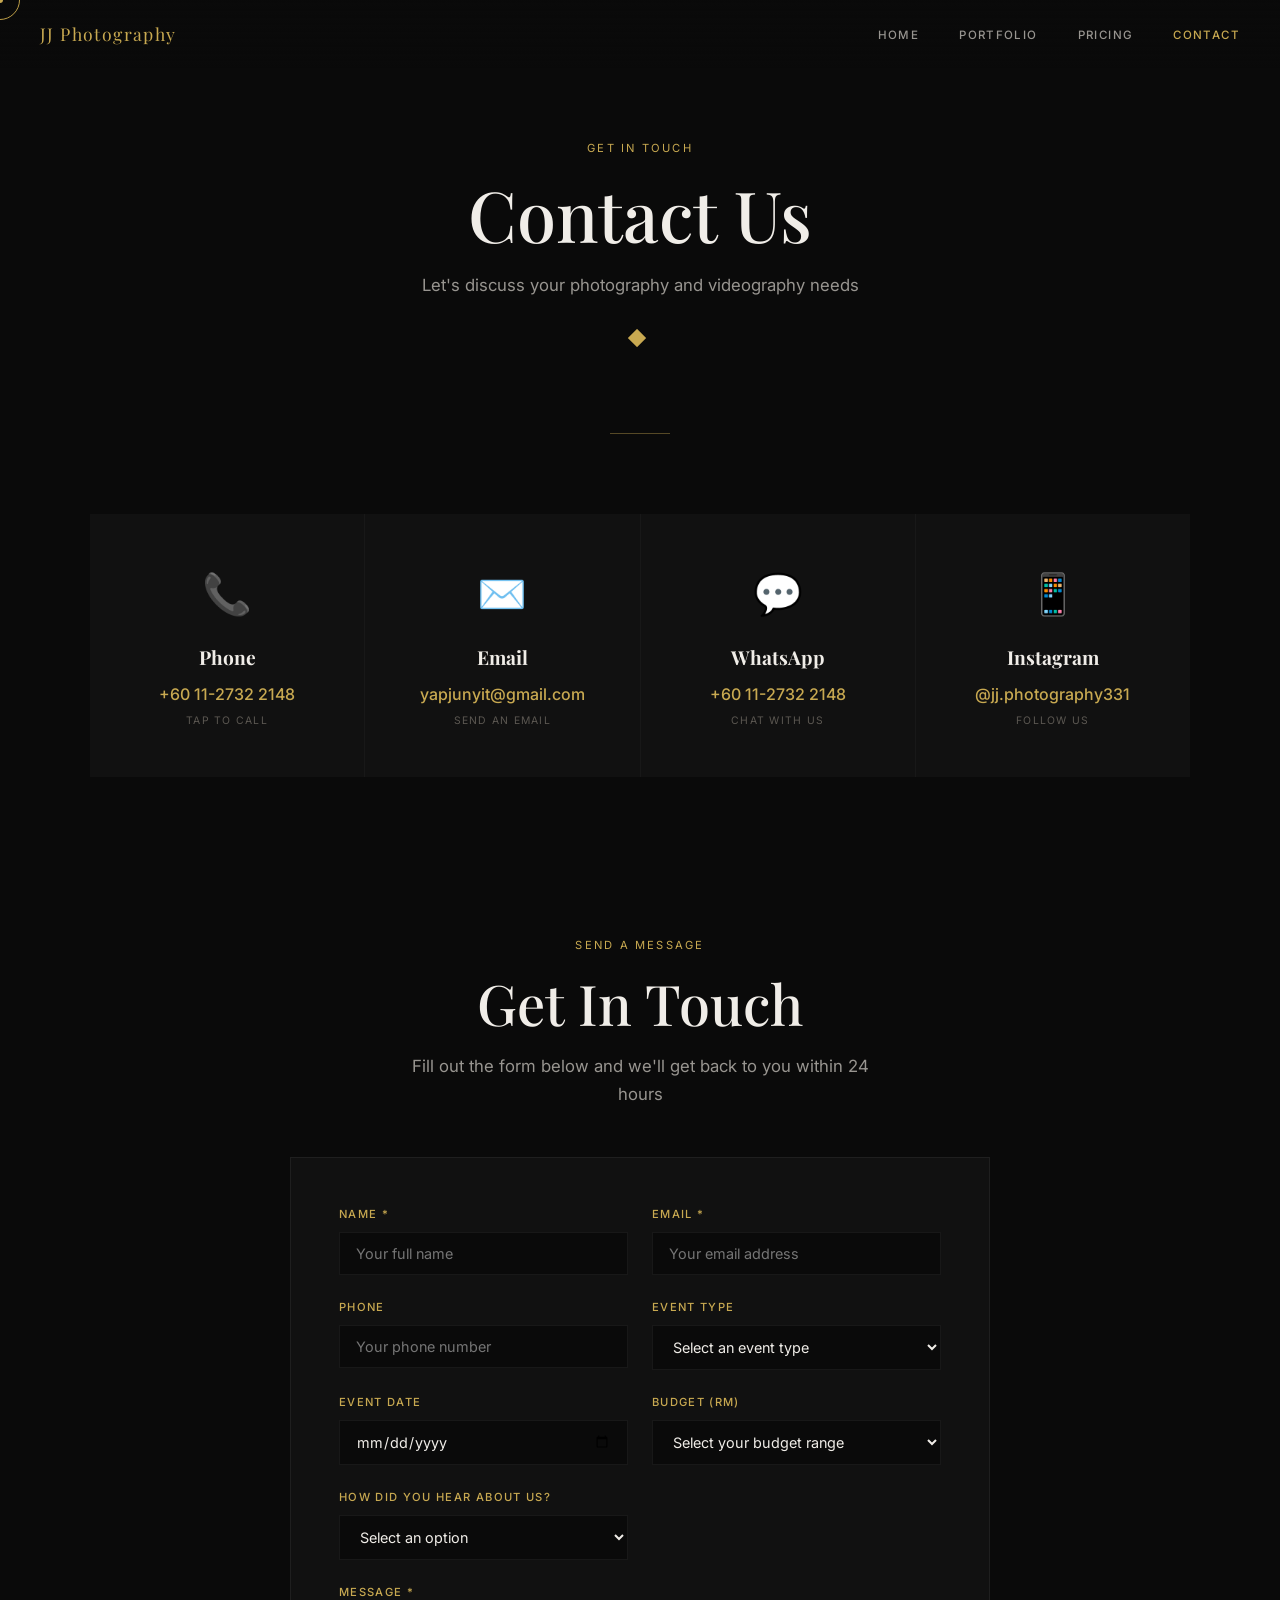
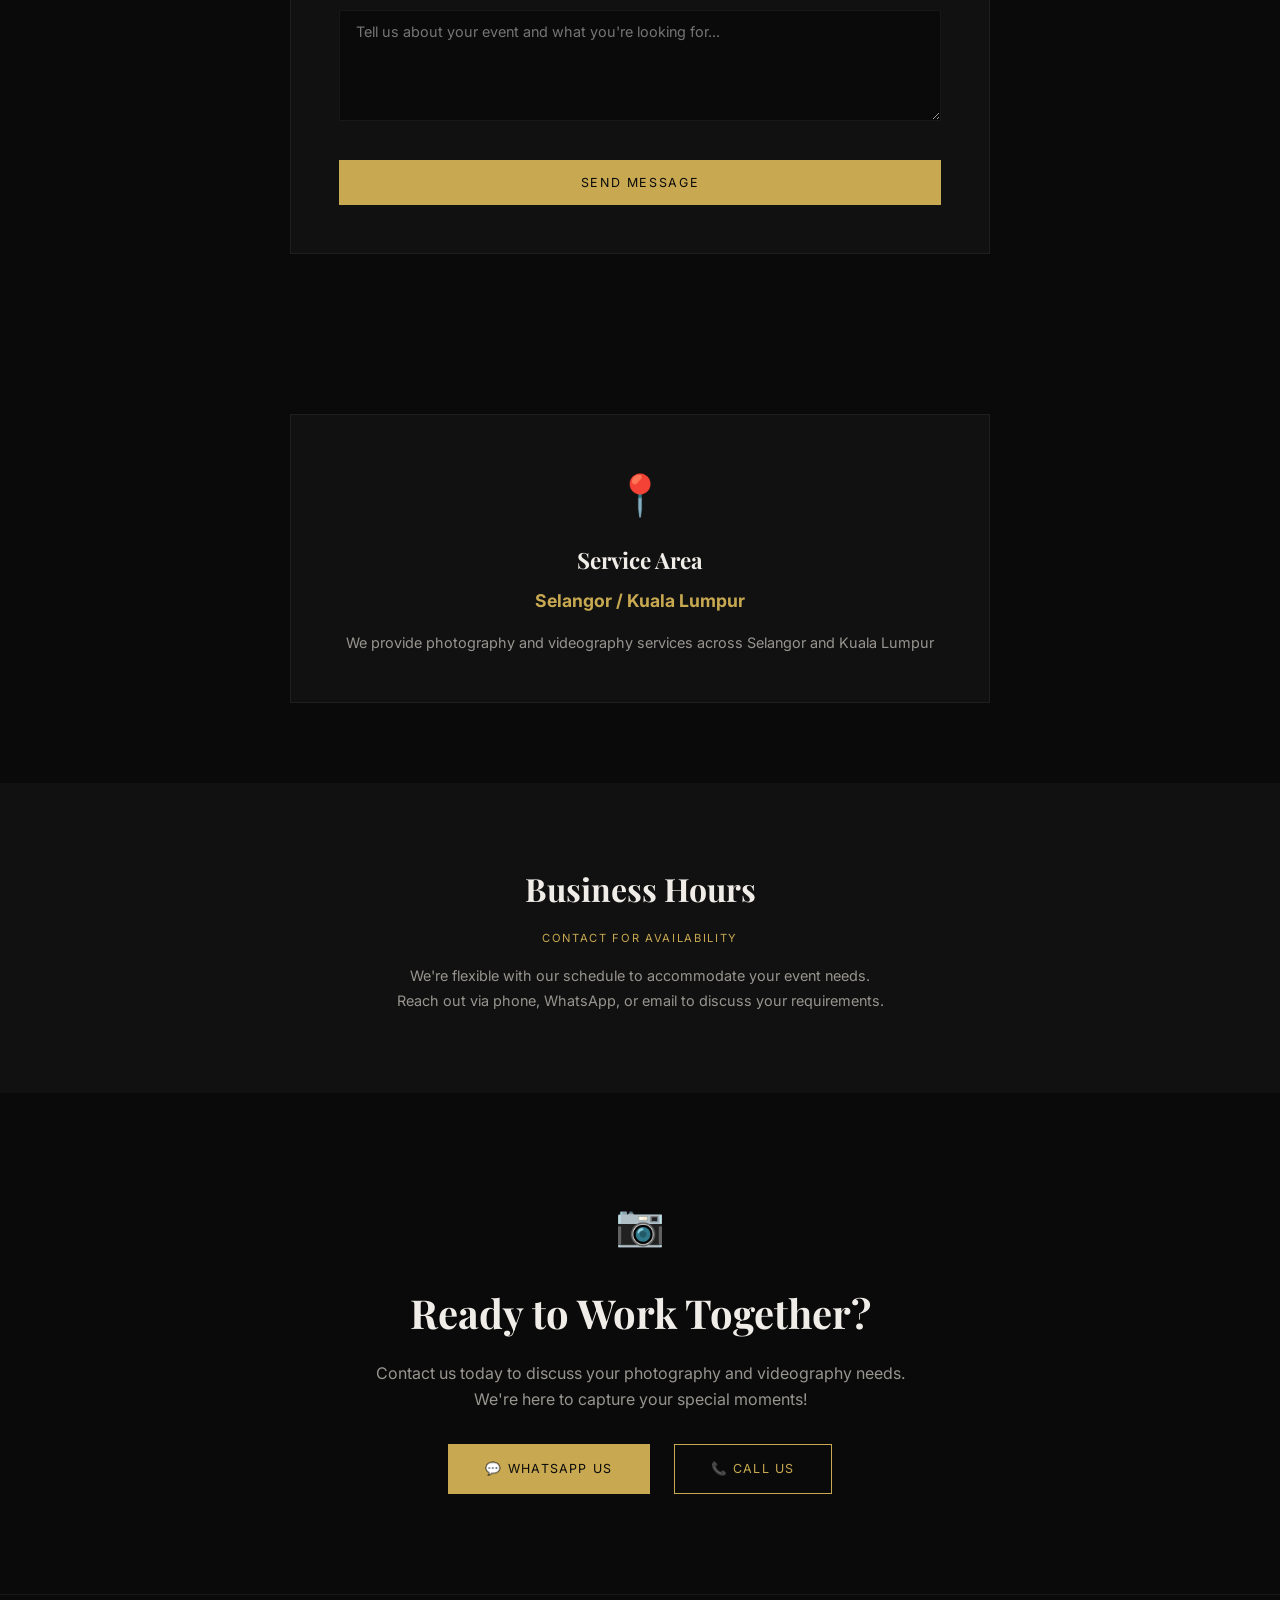
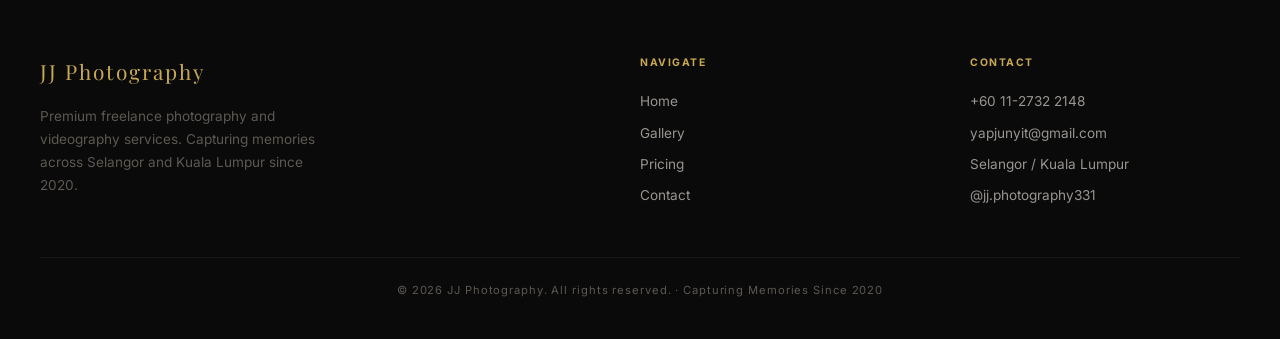
==== docs/contact.html @ fa3612a7 "Move site to docs/ for GitHub Pages deployment" ====
<!DOCTYPE html>
<html lang="en">
<head>
    <meta charset="UTF-8">
    <meta name="viewport" content="width=device-width, initial-scale=1.0">
    <meta name="description" content="Contact JJ Photography for freelance photography and videography services in Selangor and Kuala Lumpur.">
    <meta property="og:title" content="JJ Photography — Contact Us">
    <meta property="og:image" content="images/logo.png">
    <title>JJ Photography — Contact Us</title>
    <link rel="icon" type="image/png" href="images/logo.png">
    <link rel="preconnect" href="https://fonts.googleapis.com">
    <link rel="preconnect" href="https://fonts.gstatic.com" crossorigin>
    <link href="https://fonts.googleapis.com/css2?family=Inter:wght@300;400;500;600&family=Playfair+Display:ital,wght@0,400;0,500;0,600;0,700;1,400&display=swap" rel="stylesheet">
    <link rel="stylesheet" href="css/lumen.css">
    <style>
        /* ── Contact Methods Grid ─────────────────── */
        .contact-methods { padding: 80px 40px; }
        .contact-cards {
            display: grid;
            grid-template-columns: repeat(auto-fit, minmax(250px, 1fr));
            gap: 1px;
            max-width: 1100px;
            margin: 0 auto;
            background: var(--border-subtle);
        }
        .contact-card {
            background: var(--bg-surface);
            padding: 3rem 2rem;
            text-align: center;
            transition: all 0.4s var(--transition-smooth);
        }
        .contact-card:hover {
            background: var(--bg-elevated);
            transform: translateY(-4px);
        }
        .contact-icon-box {
            font-size: 2.5rem;
            margin-bottom: 1rem;
            display: block;
        }
        .contact-title {
            font-family: 'Playfair Display', serif;
            font-size: 1.2rem;
            color: var(--text-primary);
            margin-bottom: 0.6rem;
        }
        .contact-value {
            display: block;
            font-size: 1rem;
            color: var(--accent);
            text-decoration: none;
            font-weight: 500;
            margin-bottom: 0.3rem;
            transition: color 0.3s;
        }
        .contact-value:hover { color: var(--text-primary); }
        .contact-action {
            font-size: 0.65rem;
            letter-spacing: 0.12em;
            color: var(--text-muted);
            text-transform: uppercase;
        }

        /* ── Contact Form ────────────────────────── */
        .contact-form-section { padding: 80px 40px; }
        .contact-form {
            max-width: 700px;
            margin: 0 auto;
            padding: 3rem;
            background: var(--bg-surface);
            border: 1px solid var(--border-subtle);
        }
        .form-row {
            display: grid;
            grid-template-columns: 1fr 1fr;
            gap: 1.5rem;
        }
        .form-group {
            margin-bottom: 1.5rem;
        }
        .form-group label {
            display: block;
            margin-bottom: 0.5rem;
            font-size: 0.7rem;
            letter-spacing: 0.12em;
            color: var(--accent);
            text-transform: uppercase;
            font-weight: 500;
        }
        .form-group input,
        .form-group select,
        .form-group textarea {
            width: 100%;
            padding: 12px 16px;
            border: 1px solid var(--border-subtle);
            background: var(--bg-deep);
            font-family: inherit;
            font-size: 0.9rem;
            color: var(--text-primary);
            transition: border-color 0.3s;
            border-radius: 0;
        }
        .form-group input:focus,
        .form-group select:focus,
        .form-group textarea:focus {
            outline: none;
            border-color: var(--accent);
        }
        .form-group textarea { resize: vertical; }

        .contact-form .cta-button { width: 100%; margin-top: 0.5rem; }

        /* ── Service Area ────────────────────────── */
        .service-area { padding: 80px 40px; }
        .service-area-card {
            background: var(--bg-surface);
            border: 1px solid var(--border-subtle);
            padding: 3rem;
            text-align: center;
            max-width: 700px;
            margin: 0 auto;
        }
        .service-area-icon { font-size: 2.5rem; margin-bottom: 1rem; display: block; }
        .service-area-card h3 {
            font-family: 'Playfair Display', serif;
            font-size: 1.4rem;
            color: var(--text-primary);
            margin-bottom: 0.5rem;
        }
        .service-area-card h4 {
            font-size: 1.1rem;
            color: var(--accent);
            margin-bottom: 1rem;
        }
        .service-area-card p { font-size: 0.9rem; color: var(--text-secondary); line-height: 1.6; }

        /* ── Business Hours ──────────────────────── */
        .business-hours {
            padding: 80px 40px;
            background: var(--bg-surface);
            text-align: center;
        }
        .business-hours h2 {
            font-family: 'Playfair Display', serif;
            font-size: 2rem;
            color: var(--text-primary);
            margin-bottom: 1rem;
        }
        .hours-label {
            font-size: 0.7rem;
            letter-spacing: 0.15em;
            text-transform: uppercase;
            color: var(--accent);
            margin-bottom: 1rem;
        }
        .hours-description {
            font-size: 0.9rem;
            color: var(--text-secondary);
            line-height: 1.7;
            max-width: 500px;
            margin: 0 auto;
        }

        /* ── CTA Section ─────────────────────────── */
        .ready-to-work {
            padding: 100px 40px;
            text-align: center;
        }
        .ready-icon { font-size: 2.5rem; margin-bottom: 1.5rem; display: block; }
        .ready-to-work h2 {
            font-family: 'Playfair Display', serif;
            font-size: clamp(1.8rem, 4vw, 2.5rem);
            color: var(--text-primary);
            margin-bottom: 1rem;
        }
        .ready-to-work p { color: var(--text-secondary); margin-bottom: 2rem; }
        .action-buttons {
            display: flex; gap: 1.5rem; justify-content: center; flex-wrap: wrap;
        }
        .btn-action {
            display: inline-flex; align-items: center; gap: 0.5rem;
            padding: 14px 36px;
            font-size: 0.78rem; letter-spacing: 0.1em; text-transform: uppercase;
            text-decoration: none;
            border: 1.5px solid var(--accent);
            color: var(--accent);
            transition: all 0.4s var(--transition-smooth);
            cursor: none;
        }
        .btn-action:hover { background: var(--accent); color: var(--bg-deep); }
        .btn-action.primary { background: var(--accent); color: var(--bg-deep); }
        .btn-action.primary:hover { background: transparent; color: var(--accent); }

        @media (max-width: 768px) {
            .contact-methods, .contact-form-section, .service-area, .business-hours, .ready-to-work { padding: 60px 20px; }
            .contact-form { padding: 2rem 1.5rem; }
            .form-row { grid-template-columns: 1fr; }
            .contact-cards { grid-template-columns: 1fr 1fr; }
            .action-buttons { flex-direction: column; }
            .btn-action { justify-content: center; }
        }
        @media (max-width: 480px) {
            .contact-cards { grid-template-columns: 1fr; }
        }
    </style>
</head>
<body>
    <!-- CURSOR / PROGRESS / PRELOADER -->
    <div class="cursor" id="cursor"></div>
    <div class="cursor-dot" id="cursorDot"></div>
    <div class="scroll-progress" id="scrollProgress"></div>
    <div class="preloader" id="preloader"><div class="preloader-logo">JJ</div></div>

    <!-- NAVIGATION -->
    <nav class="navbar" id="mainNav">
        <div class="navbar-brand">
            <span class="navbar-logo-text">JJ Photography</span>
        </div>
        <ul class="nav-links">
            <li><a href="index.html">Home</a></li>
            <li><a href="portfolio.html">Portfolio</a></li>
            <li><a href="pricing.html">Pricing</a></li>
            <li><a href="contact.html" class="active">Contact</a></li>
        </ul>
        <button class="hamburger" id="hamburgerBtn" aria-label="Toggle menu">
            <span></span><span></span><span></span>
        </button>
    </nav>
    <div class="mobile-menu-overlay" id="mobileMenu">
        <a href="index.html">Home</a>
        <a href="portfolio.html">Portfolio</a>
        <a href="pricing.html">Pricing</a>
        <a href="contact.html">Contact</a>
    </div>

    <!-- PAGE HEADER -->
    <section class="page-header">
        <span class="section-label">Get In Touch</span>
        <h1 class="section-title">Contact Us</h1>
        <p class="section-subtitle" style="margin:0 auto;">Let's discuss your photography and videography needs</p>
        <div class="header-divider">◆</div>
    </section>

    <!-- CONTACT METHODS -->
    <section class="contact-methods">
        <div class="container">
            <div class="contact-cards">
                <div class="contact-card reveal-on-scroll">
                    <div class="contact-icon-box">📞</div>
                    <h3 class="contact-title">Phone</h3>
                    <a href="tel:+60112732214" class="contact-value">+60 11-2732 2148</a>
                    <p class="contact-action">Tap to Call</p>
                </div>
                <div class="contact-card reveal-on-scroll">
                    <div class="contact-icon-box">✉️</div>
                    <h3 class="contact-title">Email</h3>
                    <a href="mailto:yapjunyit@gmail.com" class="contact-value">yapjunyit@gmail.com</a>
                    <p class="contact-action">Send an Email</p>
                </div>
                <div class="contact-card reveal-on-scroll">
                    <div class="contact-icon-box">💬</div>
                    <h3 class="contact-title">WhatsApp</h3>
                    <a href="https://wa.me/60112732214" target="_blank" class="contact-value">+60 11-2732 2148</a>
                    <p class="contact-action">Chat With Us</p>
                </div>
                <div class="contact-card reveal-on-scroll">
                    <div class="contact-icon-box">📱</div>
                    <h3 class="contact-title">Instagram</h3>
                    <a href="https://instagram.com/jj.photography331" target="_blank" class="contact-value">@jj.photography331</a>
                    <p class="contact-action">Follow Us</p>
                </div>
            </div>
        </div>
    </section>

    <!-- CONTACT FORM -->
    <section class="contact-form-section">
        <div class="container">
            <div class="section-header reveal-on-scroll">
                <span class="section-label">Send A Message</span>
                <h2 class="section-title">Get In Touch</h2>
                <p class="section-subtitle" style="margin:0 auto;">Fill out the form below and we'll get back to you within 24 hours</p>
            </div>
            <form class="contact-form reveal-on-scroll" action="https://api.web3forms.com/submit" method="POST">
                <input type="hidden" name="access_key" value="d3a204e0-4bf8-4057-a410-a652efc60842">
                <input type="hidden" name="subject" value="New Inquiry from JJ Photography Website">
                <input type="hidden" name="from_name" value="JJ Photography Website">
                <input type="hidden" name="redirect" value="https://jjproduction331.netlify.app/thank-you.html">
                <div class="form-row">
                    <div class="form-group">
                        <label for="name">Name *</label>
                        <input type="text" id="name" name="name" required placeholder="Your full name">
                    </div>
                    <div class="form-group">
                        <label for="email">Email *</label>
                        <input type="email" id="email" name="email" required placeholder="Your email address">
                    </div>
                </div>
                <div class="form-row">
                    <div class="form-group">
                        <label for="phone">Phone</label>
                        <input type="tel" id="phone" name="phone" placeholder="Your phone number">
                    </div>
                    <div class="form-group">
                        <label for="event-type">Event Type</label>
                        <select id="event-type" name="event-type">
                            <option value="">Select an event type</option>
                            <option value="Wedding">Wedding</option>
                            <option value="Graduation">Graduation</option>
                            <option value="Birthday">Birthday Party</option>
                            <option value="Corporate">Corporate Event</option>
                            <option value="Portrait">Personal Portrait</option>
                            <option value="Product">Product Photography</option>
                            <option value="Stage">Stage Performance</option>
                            <option value="Other">Other</option>
                        </select>
                    </div>
                </div>
                <div class="form-row">
                    <div class="form-group">
                        <label for="event-date">Event Date</label>
                        <input type="date" id="event-date" name="event-date">
                    </div>
                    <div class="form-group">
                        <label for="budget">Budget (RM)</label>
                        <select id="budget" name="budget">
                            <option value="">Select your budget range</option>
                            <option value="Below RM300">Below RM300</option>
                            <option value="RM300 - RM500">RM300 – RM500</option>
                            <option value="RM500 - RM1000">RM500 – RM1,000</option>
                            <option value="RM1000 - RM2000">RM1,000 – RM2,000</option>
                            <option value="Above RM2000">Above RM2,000</option>
                            <option value="Not Sure">Not Sure / Discuss</option>
                        </select>
                    </div>
                </div>
                <div class="form-row">
                    <div class="form-group">
                        <label for="source">How did you hear about us?</label>
                        <select id="source" name="source">
                            <option value="">Select an option</option>
                            <option value="Instagram">Instagram</option>
                            <option value="Xiaohongshu">小红书 (Xiaohongshu)</option>
                            <option value="Friend Referral">Friend / Referral</option>
                            <option value="Google Search">Google Search</option>
                            <option value="Event/Exhibition">Event / Exhibition</option>
                            <option value="Other">Other</option>
                        </select>
                    </div>
                    <div class="form-group" id="referral-group" style="display:none;">
                        <label for="referral-name">Who referred you?</label>
                        <input type="text" id="referral-name" name="referral-name" placeholder="Referrer's name">
                    </div>
                </div>
                <div class="form-group">
                    <label for="message">Message *</label>
                    <textarea id="message" name="message" rows="5" required placeholder="Tell us about your event and what you're looking for..."></textarea>
                </div>
                <button type="submit" class="cta-button primary" id="submit-btn">Send Message</button>
            </form>
        </div>
    </section>

    <!-- SERVICE AREA -->
    <section class="service-area">
        <div class="service-area-card reveal-on-scroll">
            <div class="service-area-icon">📍</div>
            <h3>Service Area</h3>
            <h4>Selangor / Kuala Lumpur</h4>
            <p>We provide photography and videography services across Selangor and Kuala Lumpur</p>
        </div>
    </section>

    <!-- BUSINESS HOURS -->
    <section class="business-hours">
        <h2>Business Hours</h2>
        <p class="hours-label">Contact for Availability</p>
        <p class="hours-description">We're flexible with our schedule to accommodate your event needs. Reach out via phone, WhatsApp, or email to discuss your requirements.</p>
    </section>

    <!-- CTA -->
    <section class="ready-to-work">
        <div class="ready-icon">📷</div>
        <h2>Ready to Work Together?</h2>
        <p>Contact us today to discuss your photography and videography needs.<br>We're here to capture your special moments!</p>
        <div class="action-buttons">
            <a href="https://wa.me/60112732214" target="_blank" class="btn-action primary">💬 WhatsApp Us</a>
            <a href="tel:+60112732214" class="btn-action">📞 Call Us</a>
        </div>
    </section>

    <!-- FOOTER -->
    <footer class="footer">
        <div class="footer-grid">
            <div>
                <div class="footer-brand">JJ Photography</div>
                <p class="footer-desc">Premium freelance photography and videography services. Capturing memories across Selangor and Kuala Lumpur since 2020.</p>
            </div>
            <div class="footer-col">
                <h4>Navigate</h4>
                <a href="index.html">Home</a>
                <a href="portfolio.html">Gallery</a>
                <a href="pricing.html">Pricing</a>
                <a href="contact.html">Contact</a>
            </div>
            <div class="footer-col">
                <h4>Contact</h4>
                <p>+60 11-2732 2148</p>
                <p>yapjunyit@gmail.com</p>
                <p>Selangor / Kuala Lumpur</p>
                <a href="https://instagram.com/jj.photography331" target="_blank">@jj.photography331</a>
            </div>
        </div>
        <div class="footer-bottom">
            &copy; 2026 JJ Photography. All rights reserved. &middot; Capturing Memories Since 2020
        </div>
    </footer>

    <script src="js/lumen.js"></script>

    <!-- Show/hide referral name field -->
    <script>
        (function() {
            var source = document.getElementById('source');
            var refGroup = document.getElementById('referral-group');
            if (source && refGroup) {
                source.addEventListener('change', function() {
                    refGroup.style.display = source.value === 'Friend Referral' ? 'block' : 'none';
                });
            }
        })();
    </script>

    <!-- Make.com Webhook + Web3Forms dual submit -->
    <script>
        var MAKE_WEBHOOK_URL = 'https://hook.eu1.make.com/n7ulqw1w0wcw1w5r0fryvju1cmusve3m';
        (function() {
            var form = document.querySelector('.contact-form');
            if (!form) return;

            form.addEventListener('submit', function(e) {
                var url = MAKE_WEBHOOK_URL;
                if (!url || url.indexOf('YOUR_MAKE') === 0) return;
                e.preventDefault();

                var data = {
                    name: document.getElementById('name').value,
                    email: document.getElementById('email').value,
                    phone: document.getElementById('phone').value,
                    event_type: document.getElementById('event-type').value,
                    event_date: document.getElementById('event-date').value,
                    budget: document.getElementById('budget').value,
                    source: document.getElementById('source').value,
                    referral_name: document.getElementById('referral-name').value,
                    message: document.getElementById('message').value,
                    submitted_at: new Date().toISOString()
                };

                var submitted = false;
                function doSubmit() {
                    if (submitted) return;
                    submitted = true;
                    form.submit();
                }

                fetch(url, {
                    method: 'POST',
                    headers: {'Content-Type': 'text/plain'},
                    body: JSON.stringify(data),
                    mode: 'no-cors'
                }).finally(function() { doSubmit(); });

                setTimeout(doSubmit, 10000);
            });
        })();
    </script>
</body>
</html>
---- docs/css/lumen.css ----
/* ============================================================
   LUMEN DESIGN SYSTEM — Shared styles for JJ Photography
   ============================================================ */

/* ── Design Tokens ─────────────────────────────── */
:root {
    --bg-deep: #0a0a0a;
    --bg-surface: #111111;
    --bg-elevated: #1a1a1a;
    --text-primary: #f0ede8;
    --text-secondary: #989590;
    --text-muted: #5c5852;
    --accent: #c8a951;
    --accent-glow: rgba(200, 169, 81, 0.15);
    --border-subtle: rgba(255, 255, 255, 0.06);
    --border-accent: rgba(200, 169, 81, 0.25);
    --transition-smooth: cubic-bezier(0.65, 0, 0.35, 1);
    --transition-bounce: cubic-bezier(0.34, 1.56, 0.64, 1);
}

/* ── Reset & Base ──────────────────────────────── */
*, *::before, *::after { margin: 0; padding: 0; box-sizing: border-box; }

html {
    scroll-behavior: smooth;
    font-size: 16px;
    -webkit-font-smoothing: antialiased;
    -moz-osx-font-smoothing: grayscale;
    background: var(--bg-deep);
}

body {
    font-family: 'Inter', -apple-system, BlinkMacSystemFont, sans-serif;
    background: var(--bg-deep);
    color: var(--text-primary);
    line-height: 1.6;
    overflow-x: hidden;
    cursor: none;
}

@media (hover: none) and (pointer: coarse) {
    body { cursor: auto; }
    .cursor, .cursor-dot { display: none !important; }
}

::selection { background: var(--accent); color: var(--bg-deep); }
a { color: inherit; text-decoration: none; }
img { display: block; max-width: 100%; }
button { cursor: none; font-family: inherit; border: none; background: none; color: inherit; }

/* ── Custom Cursor ─────────────────────────────── */
.cursor {
    position: fixed; top: 0; left: 0;
    width: 40px; height: 40px;
    border: 1.5px solid var(--accent);
    border-radius: 50%;
    pointer-events: none;
    z-index: 99999;
    transform: translate(-50%, -50%);
    transition: width 0.3s var(--transition-smooth),
                height 0.3s var(--transition-smooth),
                border-color 0.3s var(--transition-smooth),
                background 0.3s var(--transition-smooth);
    mix-blend-mode: difference;
}
.cursor.hover {
    width: 80px; height: 80px;
    background: rgba(200, 169, 81, 0.08);
    border-color: var(--accent);
}
.cursor-dot {
    position: fixed; top: 0; left: 0;
    width: 6px; height: 6px;
    background: var(--accent);
    border-radius: 50%;
    pointer-events: none;
    z-index: 99999;
    transform: translate(-50%, -50%);
}

/* ── Scroll Progress Bar ───────────────────────── */
.scroll-progress {
    position: fixed; top: 0; left: 0;
    height: 2px; background: var(--accent);
    z-index: 99998;
    transition: width 0.1s linear;
}

/* ── Desktop Nav Dots ──────────────────────────── */
.nav-dots {
    position: fixed; right: 30px; top: 50%;
    transform: translateY(-50%);
    z-index: 1000;
    display: flex; flex-direction: column; gap: 18px;
}
.nav-dot {
    width: 10px; height: 10px;
    border-radius: 50%;
    border: 1.5px solid var(--text-muted);
    transition: all 0.3s var(--transition-smooth);
    cursor: none;
    position: relative;
    display: block;
}
.nav-dot.active, .nav-dot:hover {
    border-color: var(--accent);
    background: var(--accent);
}
.nav-dot-label {
    position: absolute; right: 20px; top: 50%;
    transform: translateY(-50%);
    font-size: 0.65rem; letter-spacing: 0.12em;
    text-transform: uppercase; color: var(--accent);
    white-space: nowrap;
    opacity: 0;
    transition: opacity 0.3s var(--transition-smooth);
    pointer-events: none;
}
.nav-dot:hover .nav-dot-label { opacity: 1; }

@media (max-width: 768px) { .nav-dots { display: none; } }

/* ── Top Nav Bar (multi-page sites) ────────────── */
.navbar {
    position: fixed; top: 0; left: 0; right: 0;
    z-index: 1000;
    padding: 20px 40px;
    background: linear-gradient(180deg, rgba(10,10,10,0.95) 0%, rgba(10,10,10,0) 100%);
    display: flex; align-items: center; justify-content: space-between;
    transition: background 0.4s var(--transition-smooth);
}
.navbar.scrolled {
    background: rgba(10,10,10,0.92);
    backdrop-filter: blur(12px);
    -webkit-backdrop-filter: blur(12px);
    border-bottom: 1px solid var(--border-subtle);
}
.navbar-brand {
    display: flex; align-items: center; gap: 12px;
}
.navbar-logo-img {
    height: 36px; width: auto;
}
.navbar-logo-text {
    font-family: 'Playfair Display', serif;
    font-size: 1.1rem;
    color: var(--accent);
    letter-spacing: 0.08em;
}
.nav-links {
    display: flex; list-style: none; gap: 2.5rem;
}
.nav-links a {
    font-size: 0.72rem; letter-spacing: 0.12em;
    text-transform: uppercase;
    color: var(--text-secondary);
    transition: color 0.3s;
    font-weight: 500;
}
.nav-links a:hover, .nav-links a.active { color: var(--accent); }

.hamburger {
    display: none; flex-direction: column; gap: 5px;
    background: none; border: none; cursor: pointer; padding: 8px; z-index: 1001;
}
.hamburger span {
    display: block; width: 24px; height: 1.5px;
    background: var(--text-primary);
    transition: all 0.3s var(--transition-smooth);
}
.hamburger.active span:nth-child(1) { transform: translateY(7px) rotate(45deg); }
.hamburger.active span:nth-child(2) { opacity: 0; }
.hamburger.active span:nth-child(3) { transform: translateY(-7px) rotate(-45deg); }

.mobile-menu-overlay {
    display: none;
    position: fixed; inset: 0;
    background: rgba(10,10,10,0.97);
    z-index: 999;
    flex-direction: column;
    align-items: center; justify-content: center;
    gap: 2rem;
}
.mobile-menu-overlay.open { display: flex; }
.mobile-menu-overlay a {
    font-family: 'Playfair Display', serif;
    font-size: 1.6rem;
    color: var(--text-primary);
    letter-spacing: 0.08em;
    transition: color 0.3s;
}
.mobile-menu-overlay a:hover { color: var(--accent); }

@media (max-width: 768px) {
    .navbar { padding: 16px 20px; }
    .nav-links { display: none; }
    .hamburger { display: flex; }
    .nav-dots { display: none; }
}

/* ── Section Headers ───────────────────────────── */
.section-header {
    text-align: center;
    margin-bottom: 3rem;
}
.section-label {
    display: block;
    font-size: 0.7rem;
    letter-spacing: 0.2em;
    text-transform: uppercase;
    color: var(--accent);
    margin-bottom: 1rem;
}
.section-title {
    font-family: 'Playfair Display', serif;
    font-size: clamp(2.2rem, 5vw, 3.5rem);
    font-weight: 500;
    line-height: 1.15;
    color: var(--text-primary);
    margin-bottom: 1rem;
}
.section-subtitle {
    font-size: 1.05rem;
    color: var(--text-secondary);
    max-width: 500px;
    line-height: 1.7;
}
.header-divider {
    margin-top: 1.5rem;
    color: var(--accent);
    font-size: 1.2rem;
    letter-spacing: 0.3em;
}

/* ── Page Header Section ───────────────────────── */
.page-header {
    padding: 140px 40px 80px;
    text-align: center;
    position: relative;
}
.page-header::after {
    content: '';
    position: absolute; bottom: 0; left: 50%;
    transform: translateX(-50%);
    width: 60px; height: 1px;
    background: var(--accent);
    opacity: 0.4;
}
.page-header .section-title { font-size: clamp(2.5rem, 5.5vw, 4.5rem); }

@media (max-width: 768px) {
    .page-header { padding: 110px 20px 60px; }
}

/* ── CTA Button ────────────────────────────────── */
.cta-button {
    display: inline-block;
    padding: 14px 40px;
    border: 1.5px solid var(--accent);
    color: var(--accent);
    font-size: 0.78rem;
    letter-spacing: 0.13em;
    text-transform: uppercase;
    transition: all 0.4s var(--transition-smooth);
    cursor: none;
    background: transparent;
}
.cta-button:hover {
    background: var(--accent);
    color: var(--bg-deep);
}
.cta-button.large {
    padding: 16px 48px;
    font-size: 0.82rem;
}
.cta-button.primary {
    background: var(--accent);
    color: var(--bg-deep);
}
.cta-button.primary:hover {
    background: transparent;
    color: var(--accent);
}

/* ── Page Section Container ────────────────────── */
.page-section {
    padding: 100px 40px;
}
.container {
    max-width: 1200px;
    margin: 0 auto;
}

@media (max-width: 768px) {
    .page-section { padding: 60px 20px; }
}

/* ── Footer ────────────────────────────────────── */
.footer {
    border-top: 1px solid var(--border-subtle);
    padding: 60px 40px 40px;
}
.footer-grid {
    display: grid;
    grid-template-columns: 2fr 1fr 1fr;
    gap: 60px;
    max-width: 1300px;
    margin: 0 auto 40px;
}
.footer-brand {
    font-family: 'Playfair Display', serif;
    font-size: 1.3rem;
    color: var(--accent);
    letter-spacing: 0.1em;
    margin-bottom: 1rem;
}
.footer-desc {
    font-size: 0.85rem;
    color: var(--text-muted);
    line-height: 1.7;
    max-width: 300px;
}
.footer-col h4 {
    font-size: 0.65rem;
    letter-spacing: 0.15em;
    text-transform: uppercase;
    color: var(--accent);
    margin-bottom: 1.2rem;
}
.footer-col a, .footer-col p {
    display: block;
    font-size: 0.85rem;
    color: var(--text-secondary);
    margin-bottom: 0.6rem;
    transition: color 0.3s;
}
.footer-col a:hover { color: var(--text-primary); }
.footer-bottom {
    text-align: center;
    font-size: 0.7rem;
    color: var(--text-muted);
    letter-spacing: 0.08em;
    border-top: 1px solid var(--border-subtle);
    padding-top: 24px;
    max-width: 1300px;
    margin: 0 auto;
}

@media (max-width: 768px) {
    .footer { padding: 40px 20px 30px; }
    .footer-grid { grid-template-columns: 1fr; gap: 30px; }
}

/* ── Focus Styles (Accessibility) ──────────────── */
a:focus-visible, button:focus-visible, input:focus-visible,
select:focus-visible, textarea:focus-visible {
    outline: 2px solid var(--accent);
    outline-offset: 3px;
}

/* ── Reveal on Scroll Animation ────────────────── */
.reveal-on-scroll {
    opacity: 0;
    transform: translateY(40px);
    transition: opacity 0.8s var(--transition-smooth),
                transform 0.8s var(--transition-smooth);
}
.reveal-on-scroll.visible {
    opacity: 1;
    transform: translateY(0);
}

/* ── Loader (shared) ───────────────────────────── */
.preloader {
    position: fixed; inset: 0;
    background: var(--bg-deep);
    z-index: 100000;
    display: flex; align-items: center; justify-content: center;
    transition: opacity 0.6s var(--transition-smooth),
                visibility 0.6s var(--transition-smooth);
}
.preloader.hidden {
    opacity: 0; visibility: hidden; pointer-events: none;
}
.preloader-logo {
    font-family: 'Playfair Display', serif;
    font-size: clamp(2rem, 5vw, 3rem);
    color: var(--accent);
    letter-spacing: 0.15em;
    animation: preloaderPulse 1.6s ease-in-out infinite;
}
@keyframes preloaderPulse {
    0%, 100% { opacity: 0.3; transform: scale(0.96); }
    50% { opacity: 1; transform: scale(1); }
}
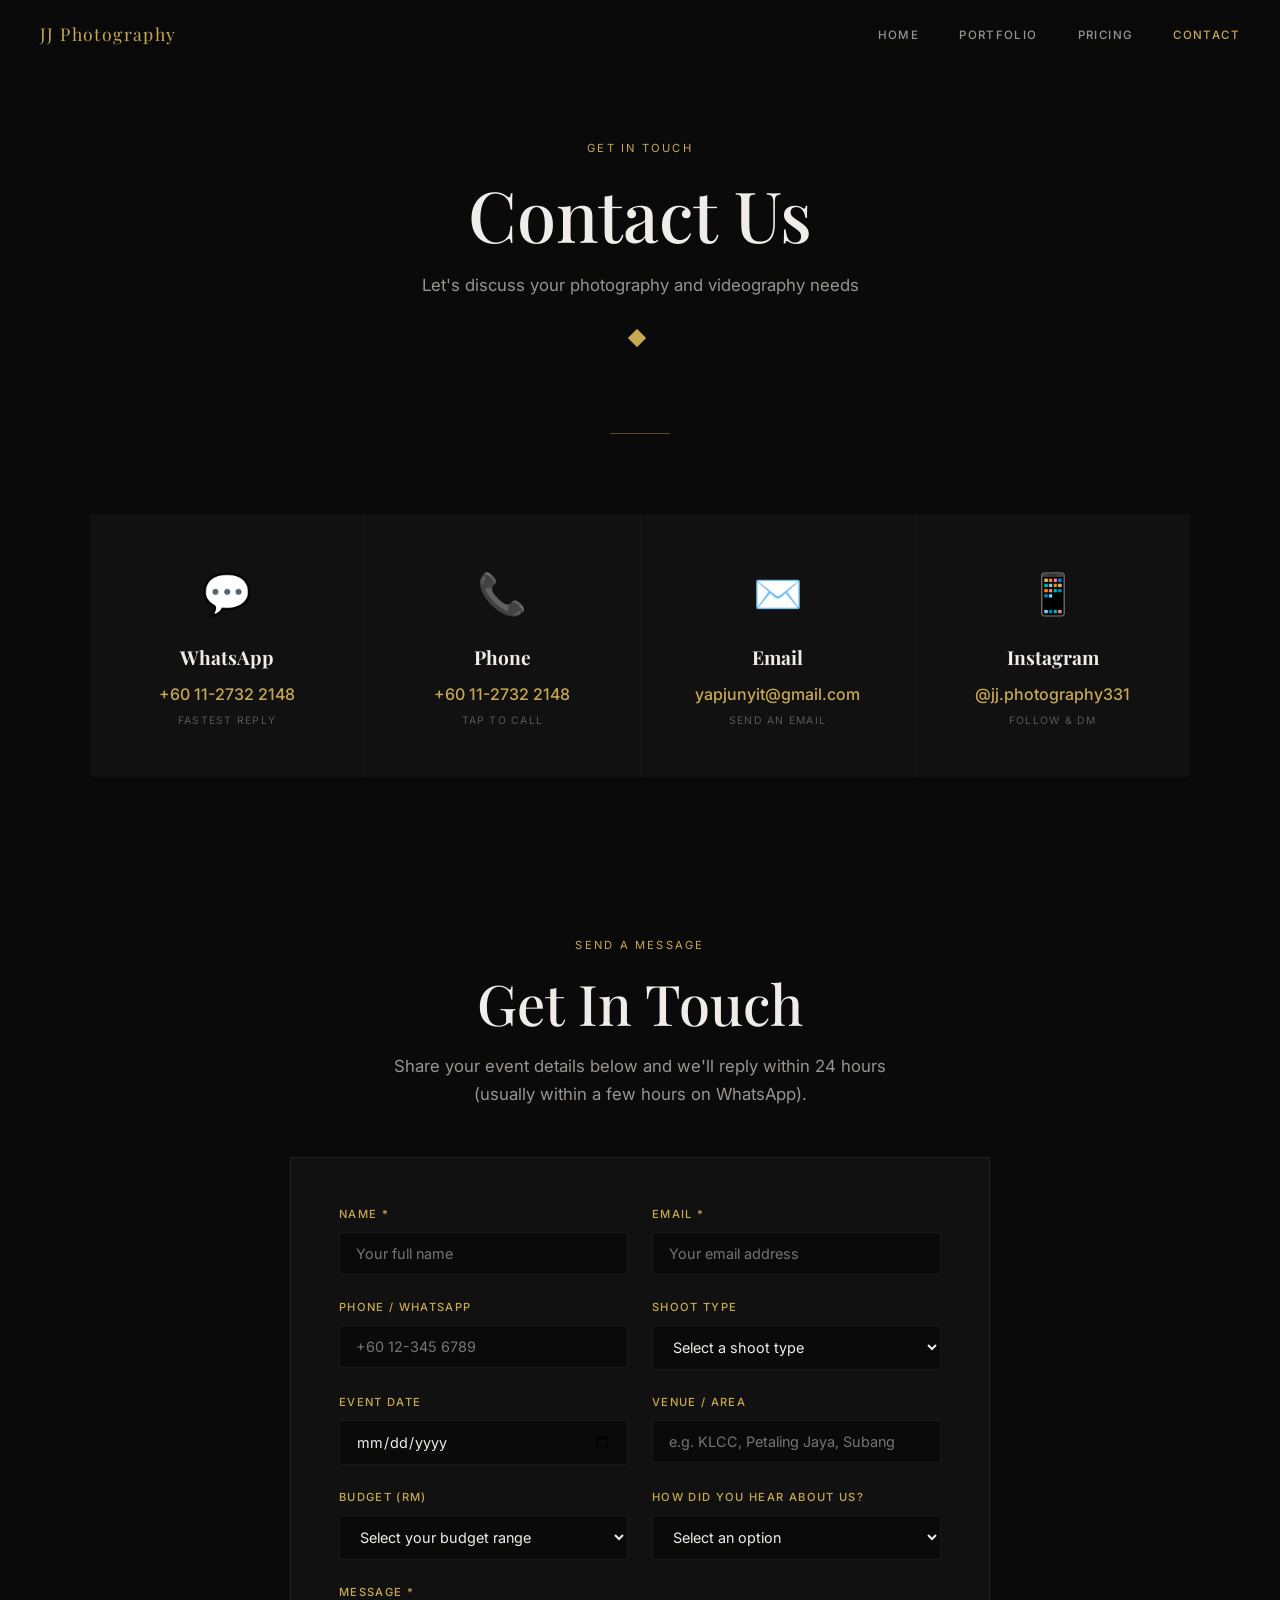
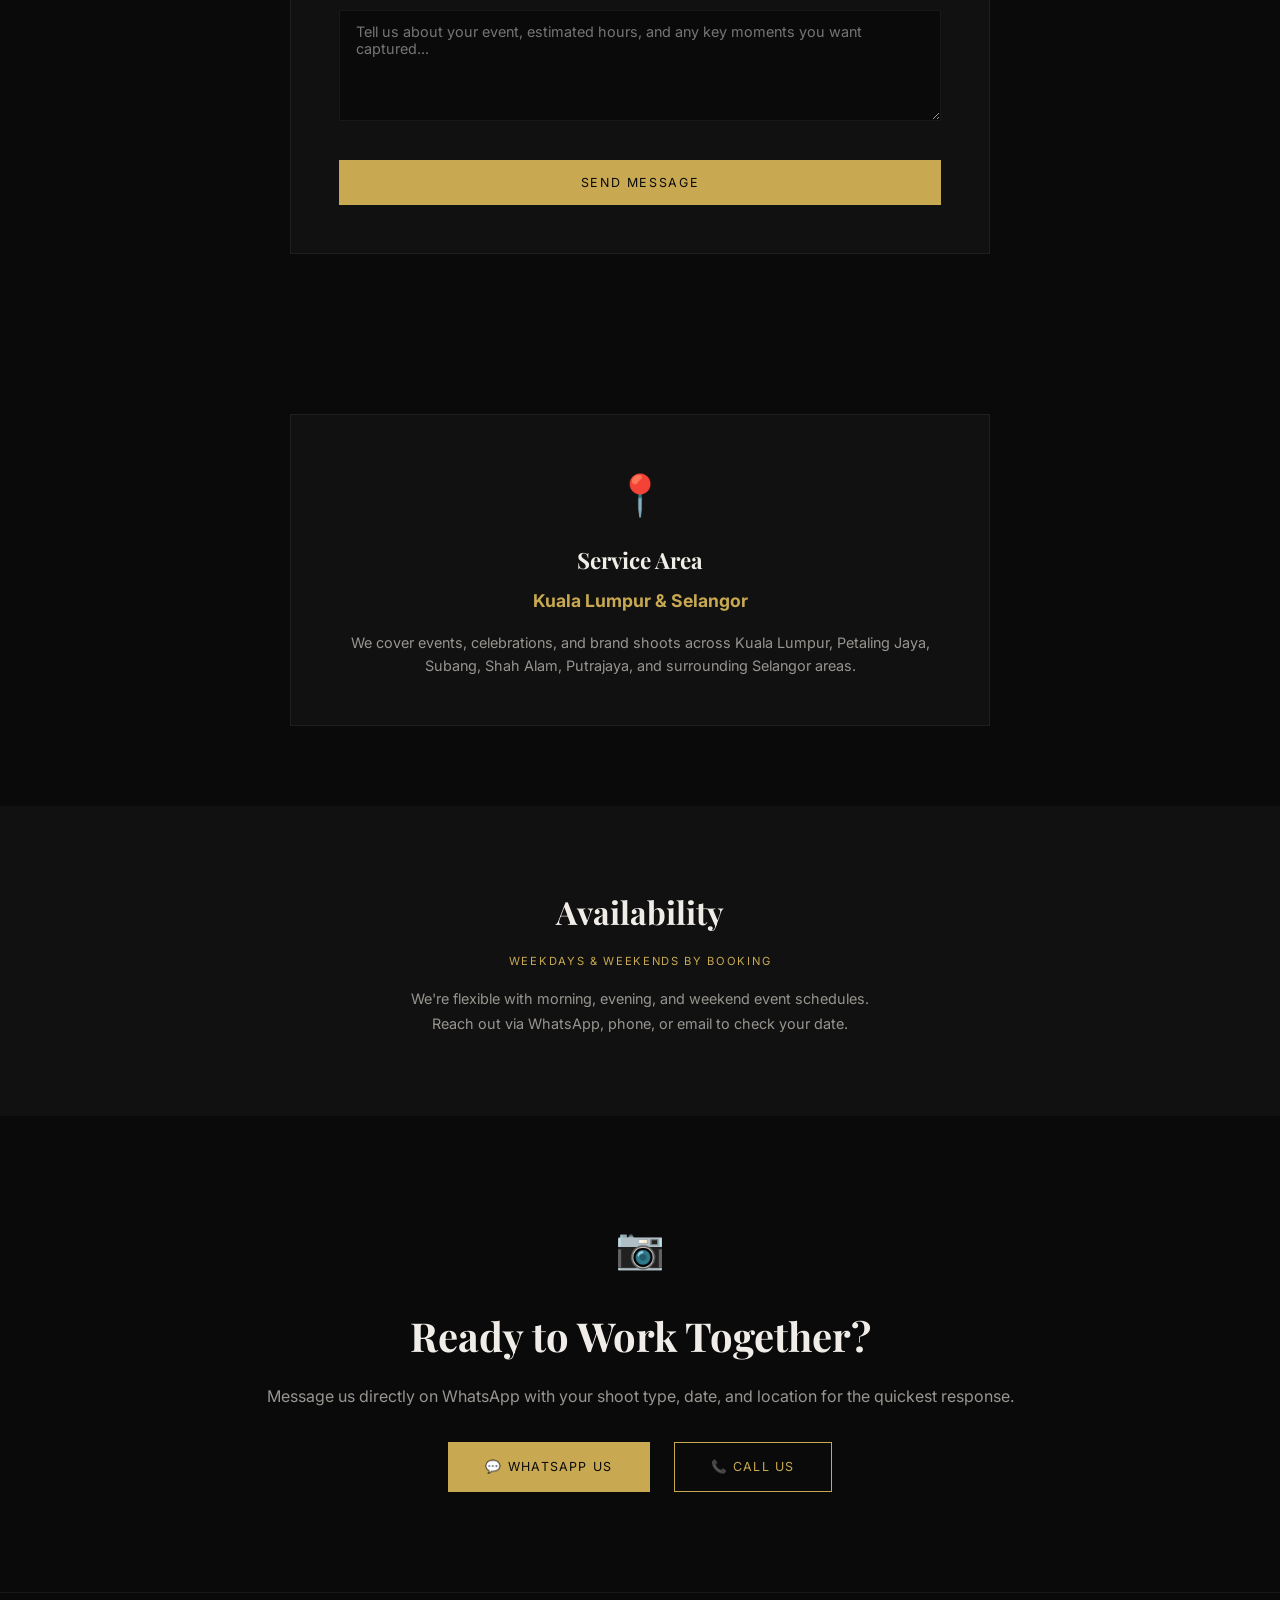
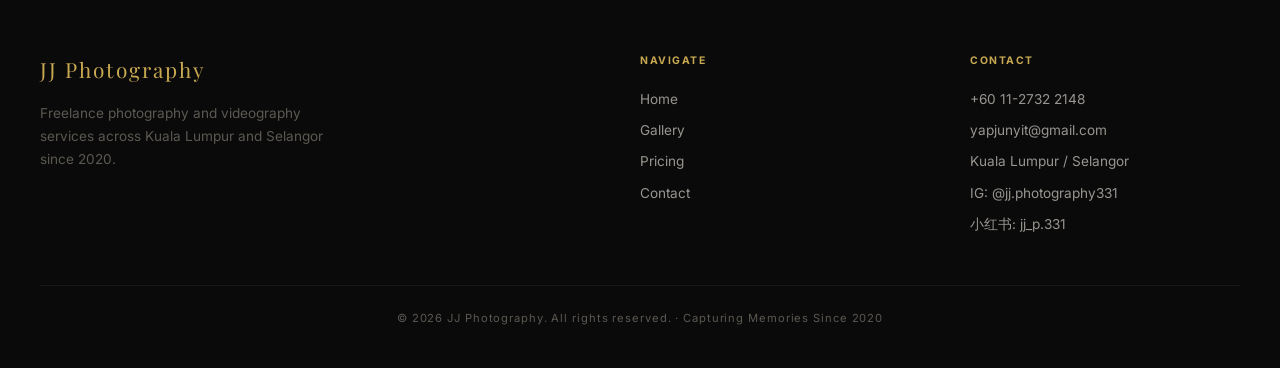
==== commit 4a657bae: "Fix contact links, pricing math, real hero/about photos, lightbox filter, UX speed, and SEO metadata" ====
--- a/docs/contact.html
+++ b/docs/contact.html
@@ -3,21 +3,26 @@
 <head>
     <meta charset="UTF-8">
     <meta name="viewport" content="width=device-width, initial-scale=1.0">
-    <meta name="description" content="Contact JJ Photography for freelance photography and videography services in Selangor and Kuala Lumpur.">
+    <meta name="description" content="Contact JJ Photography to book event, stage, birthday, portrait, or product photography in Kuala Lumpur and Selangor.">
+    <link rel="canonical" href="https://yapjunyit-lgtm.github.io/jjphotography-website/contact.html">
+    <meta property="og:type" content="website">
+    <meta property="og:url" content="https://yapjunyit-lgtm.github.io/jjphotography-website/contact.html">
     <meta property="og:title" content="JJ Photography — Contact Us">
-    <meta property="og:image" content="images/logo.png">
-    <title>JJ Photography — Contact Us</title>
+    <meta property="og:description" content="Book your photography or videography session in Kuala Lumpur &amp; Selangor via WhatsApp, email, or our inquiry form.">
+    <meta property="og:image" content="https://yapjunyit-lgtm.github.io/jjphotography-website/images/stage-performances/2O7A3456.JPG">
+    <meta name="twitter:card" content="summary_large_image">
+    <meta name="twitter:image" content="https://yapjunyit-lgtm.github.io/jjphotography-website/images/stage-performances/2O7A3456.JPG">
+    <title>JJ Photography — Contact Us | KL &amp; Selangor</title>
     <link rel="icon" type="image/png" href="images/logo.png">
     <link rel="preconnect" href="https://fonts.googleapis.com">
     <link rel="preconnect" href="https://fonts.gstatic.com" crossorigin>
     <link href="https://fonts.googleapis.com/css2?family=Inter:wght@300;400;500;600&family=Playfair+Display:ital,wght@0,400;0,500;0,600;0,700;1,400&display=swap" rel="stylesheet">
     <link rel="stylesheet" href="css/lumen.css">
     <style>
-        /* ── Contact Methods Grid ─────────────────── */
         .contact-methods { padding: 80px 40px; }
         .contact-cards {
             display: grid;
-            grid-template-columns: repeat(auto-fit, minmax(250px, 1fr));
+            grid-template-columns: repeat(auto-fit, minmax(240px, 1fr));
             gap: 1px;
             max-width: 1100px;
             margin: 0 auto;
@@ -61,7 +66,6 @@
             text-transform: uppercase;
         }
 
-        /* ── Contact Form ────────────────────────── */
         .contact-form-section { padding: 80px 40px; }
         .contact-form {
             max-width: 700px;
@@ -75,9 +79,7 @@
             grid-template-columns: 1fr 1fr;
             gap: 1.5rem;
         }
-        .form-group {
-            margin-bottom: 1.5rem;
-        }
+        .form-group { margin-bottom: 1.5rem; }
         .form-group label {
             display: block;
             margin-bottom: 0.5rem;
@@ -107,10 +109,9 @@
             border-color: var(--accent);
         }
         .form-group textarea { resize: vertical; }
-
         .contact-form .cta-button { width: 100%; margin-top: 0.5rem; }
-
-        /* ── Service Area ────────────────────────── */
+        .contact-form .cta-button:disabled { opacity: 0.6; cursor: wait; }
+
         .service-area { padding: 80px 40px; }
         .service-area-card {
             background: var(--bg-surface);
@@ -134,7 +135,6 @@
         }
         .service-area-card p { font-size: 0.9rem; color: var(--text-secondary); line-height: 1.6; }
 
-        /* ── Business Hours ──────────────────────── */
         .business-hours {
             padding: 80px 40px;
             background: var(--bg-surface);
@@ -161,11 +161,7 @@
             margin: 0 auto;
         }
 
-        /* ── CTA Section ─────────────────────────── */
-        .ready-to-work {
-            padding: 100px 40px;
-            text-align: center;
-        }
+        .ready-to-work { padding: 100px 40px; text-align: center; }
         .ready-icon { font-size: 2.5rem; margin-bottom: 1.5rem; display: block; }
         .ready-to-work h2 {
             font-family: 'Playfair Display', serif;
@@ -185,7 +181,7 @@
             border: 1.5px solid var(--accent);
             color: var(--accent);
             transition: all 0.4s var(--transition-smooth);
-            cursor: none;
+            cursor: pointer;
         }
         .btn-action:hover { background: var(--accent); color: var(--bg-deep); }
         .btn-action.primary { background: var(--accent); color: var(--bg-deep); }
@@ -205,17 +201,12 @@
     </style>
 </head>
 <body>
-    <!-- CURSOR / PROGRESS / PRELOADER -->
-    <div class="cursor" id="cursor"></div>
-    <div class="cursor-dot" id="cursorDot"></div>
     <div class="scroll-progress" id="scrollProgress"></div>
-    <div class="preloader" id="preloader"><div class="preloader-logo">JJ</div></div>
-
-    <!-- NAVIGATION -->
+
     <nav class="navbar" id="mainNav">
-        <div class="navbar-brand">
+        <a href="index.html" class="navbar-brand">
             <span class="navbar-logo-text">JJ Photography</span>
-        </div>
+        </a>
         <ul class="nav-links">
             <li><a href="index.html">Home</a></li>
             <li><a href="portfolio.html">Portfolio</a></li>
@@ -233,7 +224,6 @@
         <a href="contact.html">Contact</a>
     </div>
 
-    <!-- PAGE HEADER -->
     <section class="page-header">
         <span class="section-label">Get In Touch</span>
         <h1 class="section-title">Contact Us</h1>
@@ -241,14 +231,19 @@
         <div class="header-divider">◆</div>
     </section>
 
-    <!-- CONTACT METHODS -->
     <section class="contact-methods">
         <div class="container">
             <div class="contact-cards">
                 <div class="contact-card reveal-on-scroll">
+                    <div class="contact-icon-box">💬</div>
+                    <h3 class="contact-title">WhatsApp</h3>
+                    <a href="https://wa.me/601127322148?text=Hi%20JJ%20Photography%2C%20I%27d%20like%20to%20enquire%20about%20a%20shoot." target="_blank" rel="noopener noreferrer" class="contact-value">+60 11-2732 2148</a>
+                    <p class="contact-action">Fastest Reply</p>
+                </div>
+                <div class="contact-card reveal-on-scroll">
                     <div class="contact-icon-box">📞</div>
                     <h3 class="contact-title">Phone</h3>
-                    <a href="tel:+60112732214" class="contact-value">+60 11-2732 2148</a>
+                    <a href="tel:+601127322148" class="contact-value">+60 11-2732 2148</a>
                     <p class="contact-action">Tap to Call</p>
                 </div>
                 <div class="contact-card reveal-on-scroll">
@@ -258,34 +253,28 @@
                     <p class="contact-action">Send an Email</p>
                 </div>
                 <div class="contact-card reveal-on-scroll">
-                    <div class="contact-icon-box">💬</div>
-                    <h3 class="contact-title">WhatsApp</h3>
-                    <a href="https://wa.me/60112732214" target="_blank" class="contact-value">+60 11-2732 2148</a>
-                    <p class="contact-action">Chat With Us</p>
-                </div>
-                <div class="contact-card reveal-on-scroll">
                     <div class="contact-icon-box">📱</div>
                     <h3 class="contact-title">Instagram</h3>
-                    <a href="https://instagram.com/jj.photography331" target="_blank" class="contact-value">@jj.photography331</a>
-                    <p class="contact-action">Follow Us</p>
+                    <a href="https://www.instagram.com/jj.photography331/" target="_blank" rel="noopener noreferrer" class="contact-value">@jj.photography331</a>
+                    <p class="contact-action">Follow &amp; DM</p>
                 </div>
             </div>
         </div>
     </section>
 
-    <!-- CONTACT FORM -->
     <section class="contact-form-section">
         <div class="container">
             <div class="section-header reveal-on-scroll">
                 <span class="section-label">Send A Message</span>
                 <h2 class="section-title">Get In Touch</h2>
-                <p class="section-subtitle" style="margin:0 auto;">Fill out the form below and we'll get back to you within 24 hours</p>
+                <p class="section-subtitle" style="margin:0 auto;">Share your event details below and we'll reply within 24 hours (usually within a few hours on WhatsApp).</p>
             </div>
             <form class="contact-form reveal-on-scroll" action="https://api.web3forms.com/submit" method="POST">
                 <input type="hidden" name="access_key" value="d3a204e0-4bf8-4057-a410-a652efc60842">
                 <input type="hidden" name="subject" value="New Inquiry from JJ Photography Website">
                 <input type="hidden" name="from_name" value="JJ Photography Website">
-                <input type="hidden" name="redirect" value="https://jjproduction331.netlify.app/thank-you.html">
+                <input type="hidden" name="redirect" value="https://yapjunyit-lgtm.github.io/jjphotography-website/thank-you.html">
+                <input type="checkbox" name="botcheck" style="display:none;" tabindex="-1" autocomplete="off">
                 <div class="form-row">
                     <div class="form-group">
                         <label for="name">Name *</label>
@@ -298,20 +287,19 @@
                 </div>
                 <div class="form-row">
                     <div class="form-group">
-                        <label for="phone">Phone</label>
-                        <input type="tel" id="phone" name="phone" placeholder="Your phone number">
-                    </div>
-                    <div class="form-group">
-                        <label for="event-type">Event Type</label>
+                        <label for="phone">Phone / WhatsApp</label>
+                        <input type="tel" id="phone" name="phone" placeholder="+60 12-345 6789">
+                    </div>
+                    <div class="form-group">
+                        <label for="event-type">Shoot Type</label>
                         <select id="event-type" name="event-type">
-                            <option value="">Select an event type</option>
-                            <option value="Wedding">Wedding</option>
+                            <option value="">Select a shoot type</option>
+                            <option value="Corporate / Formal Event">Corporate / Formal Event</option>
+                            <option value="Birthday / Private Party">Birthday / Private Party</option>
+                            <option value="Stage & Performance">Stage &amp; Performance</option>
                             <option value="Graduation">Graduation</option>
-                            <option value="Birthday">Birthday Party</option>
-                            <option value="Corporate">Corporate Event</option>
-                            <option value="Portrait">Personal Portrait</option>
-                            <option value="Product">Product Photography</option>
-                            <option value="Stage">Stage Performance</option>
+                            <option value="Personal Portrait">Personal Portrait</option>
+                            <option value="Brand / Product Photography">Brand / Product Photography</option>
                             <option value="Other">Other</option>
                         </select>
                     </div>
@@ -321,11 +309,16 @@
                         <label for="event-date">Event Date</label>
                         <input type="date" id="event-date" name="event-date">
                     </div>
+                    <div class="form-group">
+                        <label for="event-location">Venue / Area</label>
+                        <input type="text" id="event-location" name="event-location" placeholder="e.g. KLCC, Petaling Jaya, Subang">
+                    </div>
+                </div>
+                <div class="form-row">
                     <div class="form-group">
                         <label for="budget">Budget (RM)</label>
                         <select id="budget" name="budget">
                             <option value="">Select your budget range</option>
-                            <option value="Below RM300">Below RM300</option>
                             <option value="RM300 - RM500">RM300 – RM500</option>
                             <option value="RM500 - RM1000">RM500 – RM1,000</option>
                             <option value="RM1000 - RM2000">RM1,000 – RM2,000</option>
@@ -333,8 +326,6 @@
                             <option value="Not Sure">Not Sure / Discuss</option>
                         </select>
                     </div>
-                </div>
-                <div class="form-row">
                     <div class="form-group">
                         <label for="source">How did you hear about us?</label>
                         <select id="source" name="source">
@@ -347,54 +338,50 @@
                             <option value="Other">Other</option>
                         </select>
                     </div>
-                    <div class="form-group" id="referral-group" style="display:none;">
-                        <label for="referral-name">Who referred you?</label>
-                        <input type="text" id="referral-name" name="referral-name" placeholder="Referrer's name">
-                    </div>
+                </div>
+                <div class="form-group" id="referral-group" style="display:none;">
+                    <label for="referral-name">Who referred you?</label>
+                    <input type="text" id="referral-name" name="referral-name" placeholder="Referrer's name">
                 </div>
                 <div class="form-group">
                     <label for="message">Message *</label>
-                    <textarea id="message" name="message" rows="5" required placeholder="Tell us about your event and what you're looking for..."></textarea>
+                    <textarea id="message" name="message" rows="5" required placeholder="Tell us about your event, estimated hours, and any key moments you want captured..."></textarea>
                 </div>
                 <button type="submit" class="cta-button primary" id="submit-btn">Send Message</button>
             </form>
         </div>
     </section>
 
-    <!-- SERVICE AREA -->
     <section class="service-area">
         <div class="service-area-card reveal-on-scroll">
             <div class="service-area-icon">📍</div>
             <h3>Service Area</h3>
-            <h4>Selangor / Kuala Lumpur</h4>
-            <p>We provide photography and videography services across Selangor and Kuala Lumpur</p>
-        </div>
-    </section>
-
-    <!-- BUSINESS HOURS -->
+            <h4>Kuala Lumpur &amp; Selangor</h4>
+            <p>We cover events, celebrations, and brand shoots across Kuala Lumpur, Petaling Jaya, Subang, Shah Alam, Putrajaya, and surrounding Selangor areas.</p>
+        </div>
+    </section>
+
     <section class="business-hours">
-        <h2>Business Hours</h2>
-        <p class="hours-label">Contact for Availability</p>
-        <p class="hours-description">We're flexible with our schedule to accommodate your event needs. Reach out via phone, WhatsApp, or email to discuss your requirements.</p>
-    </section>
-
-    <!-- CTA -->
+        <h2>Availability</h2>
+        <p class="hours-label">Weekdays &amp; Weekends by Booking</p>
+        <p class="hours-description">We're flexible with morning, evening, and weekend event schedules. Reach out via WhatsApp, phone, or email to check your date.</p>
+    </section>
+
     <section class="ready-to-work">
         <div class="ready-icon">📷</div>
         <h2>Ready to Work Together?</h2>
-        <p>Contact us today to discuss your photography and videography needs.<br>We're here to capture your special moments!</p>
+        <p>Message us directly on WhatsApp with your shoot type, date, and location for the quickest response.</p>
         <div class="action-buttons">
-            <a href="https://wa.me/60112732214" target="_blank" class="btn-action primary">💬 WhatsApp Us</a>
-            <a href="tel:+60112732214" class="btn-action">📞 Call Us</a>
-        </div>
-    </section>
-
-    <!-- FOOTER -->
+            <a href="https://wa.me/601127322148?text=Hi%20JJ%20Photography%2C%20I%27d%20like%20to%20enquire%20about%20a%20shoot." target="_blank" rel="noopener noreferrer" class="btn-action primary">💬 WhatsApp Us</a>
+            <a href="tel:+601127322148" class="btn-action">📞 Call Us</a>
+        </div>
+    </section>
+
     <footer class="footer">
         <div class="footer-grid">
             <div>
                 <div class="footer-brand">JJ Photography</div>
-                <p class="footer-desc">Premium freelance photography and videography services. Capturing memories across Selangor and Kuala Lumpur since 2020.</p>
+                <p class="footer-desc">Freelance photography and videography services across Kuala Lumpur and Selangor since 2020.</p>
             </div>
             <div class="footer-col">
                 <h4>Navigate</h4>
@@ -405,10 +392,11 @@
             </div>
             <div class="footer-col">
                 <h4>Contact</h4>
-                <p>+60 11-2732 2148</p>
-                <p>yapjunyit@gmail.com</p>
-                <p>Selangor / Kuala Lumpur</p>
-                <a href="https://instagram.com/jj.photography331" target="_blank">@jj.photography331</a>
+                <a href="tel:+601127322148">+60 11-2732 2148</a>
+                <a href="mailto:yapjunyit@gmail.com">yapjunyit@gmail.com</a>
+                <p>Kuala Lumpur / Selangor</p>
+                <a href="https://www.instagram.com/jj.photography331/" target="_blank" rel="noopener noreferrer">IG: @jj.photography331</a>
+                <p>小红书: jj_p.331</p>
             </div>
         </div>
         <div class="footer-bottom">
@@ -418,7 +406,6 @@
 
     <script src="js/lumen.js"></script>
 
-    <!-- Show/hide referral name field -->
     <script>
         (function() {
             var source = document.getElementById('source');
@@ -436,12 +423,18 @@
         var MAKE_WEBHOOK_URL = 'https://hook.eu1.make.com/n7ulqw1w0wcw1w5r0fryvju1cmusve3m';
         (function() {
             var form = document.querySelector('.contact-form');
+            var submitBtn = document.getElementById('submit-btn');
             if (!form) return;
 
             form.addEventListener('submit', function(e) {
                 var url = MAKE_WEBHOOK_URL;
                 if (!url || url.indexOf('YOUR_MAKE') === 0) return;
                 e.preventDefault();
+
+                if (submitBtn) {
+                    submitBtn.disabled = true;
+                    submitBtn.textContent = 'Sending...';
+                }
 
                 var data = {
                     name: document.getElementById('name').value,
@@ -449,6 +442,7 @@
                     phone: document.getElementById('phone').value,
                     event_type: document.getElementById('event-type').value,
                     event_date: document.getElementById('event-date').value,
+                    event_location: document.getElementById('event-location').value,
                     budget: document.getElementById('budget').value,
                     source: document.getElementById('source').value,
                     referral_name: document.getElementById('referral-name').value,
@@ -470,7 +464,7 @@
                     mode: 'no-cors'
                 }).finally(function() { doSubmit(); });
 
-                setTimeout(doSubmit, 10000);
+                setTimeout(doSubmit, 1500);
             });
         })();
     </script>
--- a/docs/css/lumen.css
+++ b/docs/css/lumen.css
@@ -35,48 +35,12 @@
     color: var(--text-primary);
     line-height: 1.6;
     overflow-x: hidden;
-    cursor: none;
-}
-
-@media (hover: none) and (pointer: coarse) {
-    body { cursor: auto; }
-    .cursor, .cursor-dot { display: none !important; }
 }
 
 ::selection { background: var(--accent); color: var(--bg-deep); }
 a { color: inherit; text-decoration: none; }
 img { display: block; max-width: 100%; }
-button { cursor: none; font-family: inherit; border: none; background: none; color: inherit; }
-
-/* ── Custom Cursor ─────────────────────────────── */
-.cursor {
-    position: fixed; top: 0; left: 0;
-    width: 40px; height: 40px;
-    border: 1.5px solid var(--accent);
-    border-radius: 50%;
-    pointer-events: none;
-    z-index: 99999;
-    transform: translate(-50%, -50%);
-    transition: width 0.3s var(--transition-smooth),
-                height 0.3s var(--transition-smooth),
-                border-color 0.3s var(--transition-smooth),
-                background 0.3s var(--transition-smooth);
-    mix-blend-mode: difference;
-}
-.cursor.hover {
-    width: 80px; height: 80px;
-    background: rgba(200, 169, 81, 0.08);
-    border-color: var(--accent);
-}
-.cursor-dot {
-    position: fixed; top: 0; left: 0;
-    width: 6px; height: 6px;
-    background: var(--accent);
-    border-radius: 50%;
-    pointer-events: none;
-    z-index: 99999;
-    transform: translate(-50%, -50%);
-}
+button { cursor: pointer; font-family: inherit; border: none; background: none; color: inherit; }
 
 /* ── Scroll Progress Bar ───────────────────────── */
 .scroll-progress {
@@ -98,7 +62,7 @@
     border-radius: 50%;
     border: 1.5px solid var(--text-muted);
     transition: all 0.3s var(--transition-smooth);
-    cursor: none;
+    cursor: pointer;
     position: relative;
     display: block;
 }
@@ -262,7 +226,7 @@
     letter-spacing: 0.13em;
     text-transform: uppercase;
     transition: all 0.4s var(--transition-smooth);
-    cursor: none;
+    cursor: pointer;
     background: transparent;
 }
 .cta-button:hover {
@@ -369,27 +333,3 @@
     opacity: 1;
     transform: translateY(0);
 }
-
-/* ── Loader (shared) ───────────────────────────── */
-.preloader {
-    position: fixed; inset: 0;
-    background: var(--bg-deep);
-    z-index: 100000;
-    display: flex; align-items: center; justify-content: center;
-    transition: opacity 0.6s var(--transition-smooth),
-                visibility 0.6s var(--transition-smooth);
-}
-.preloader.hidden {
-    opacity: 0; visibility: hidden; pointer-events: none;
-}
-.preloader-logo {
-    font-family: 'Playfair Display', serif;
-    font-size: clamp(2rem, 5vw, 3rem);
-    color: var(--accent);
-    letter-spacing: 0.15em;
-    animation: preloaderPulse 1.6s ease-in-out infinite;
-}
-@keyframes preloaderPulse {
-    0%, 100% { opacity: 0.3; transform: scale(0.96); }
-    50% { opacity: 1; transform: scale(1); }
-}
